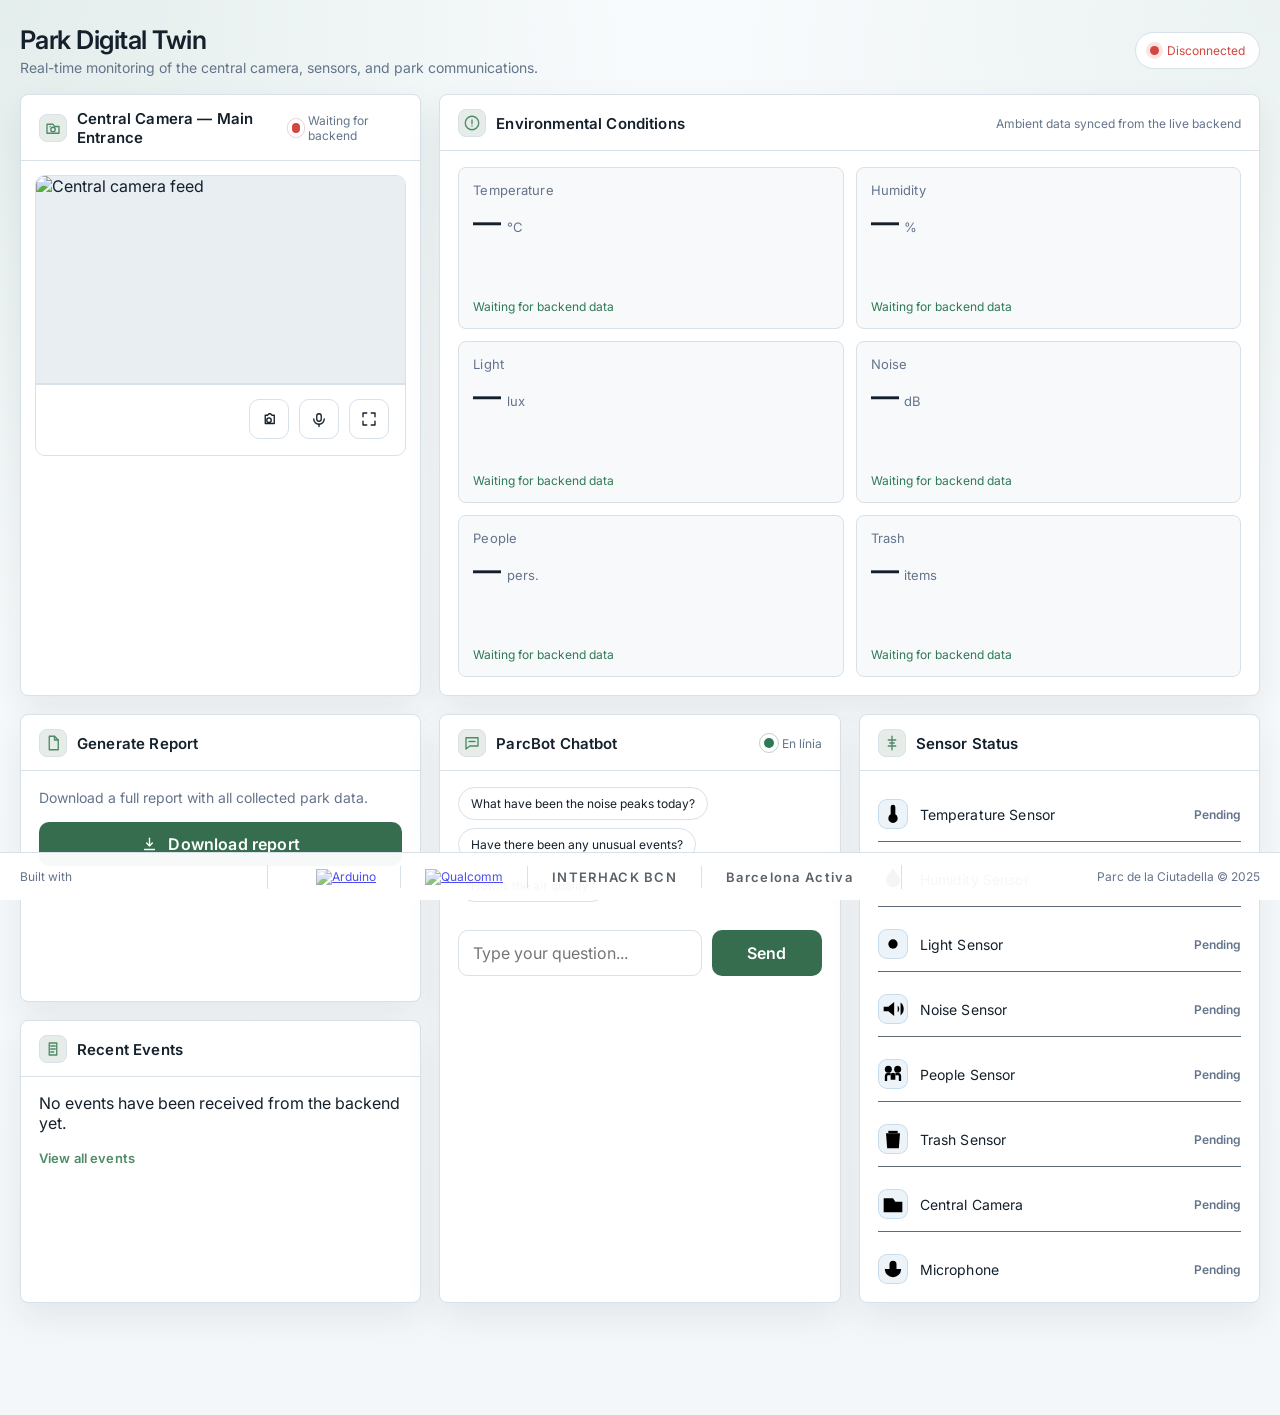
==== assets/index.html @ df301ac7 "Report generation v1" ====
<!doctype html>
<html lang="en">
<head>
  <meta charset="utf-8">
  <meta name="viewport" content="width=device-width, initial-scale=1">
  <title>Live Park Digital Twin</title>
  <link rel="preconnect" href="https://fonts.googleapis.com">
  <link rel="preconnect" href="https://fonts.gstatic.com" crossorigin>
  <link href="https://fonts.googleapis.com/css2?family=Inter:wght@400;600&display=swap" rel="stylesheet">
  <link rel="stylesheet" href="style.css">
</head>
<body>
  <div class="app">
    <div class="topbar">
      <div class="brand">
        <h1>Park Digital Twin</h1>
        <p>Real-time monitoring of the central camera, sensors, and park communications.</p>
      </div>
      <div id="wsStatus" class="ws-pill is-offline" aria-live="polite">
        <span class="ws-dot"></span>
        <span id="wsStatusText">Disconnected</span>
      </div>
    </div>

    <section class="grid-top">
      <article class="card camera-card">
        <div class="card-header">
          <div class="card-title">
            <span class="section-icon" aria-hidden="true">
              <svg viewBox="0 0 24 24"><path d="M4 7h8l2 3h6v9H4z"></path><path d="M8 10h.01"></path><circle cx="12" cy="14" r="3"></circle></svg>
            </span>
            <span>Central Camera — Main Entrance</span>
          </div>
          <div id="liveIndicator" class="live-pill is-offline">
            <span class="pulse"></span>
            <span id="liveIndicatorText">En viu</span>
          </div>
        </div>
        <div class="camera-body">
          <div class="camera-frame">
            <img id="videoFeed" class="camera-feed" src="http://localhost:8000/video_feed" alt="Central camera feed">
            <div class="camera-controls">
              <button id="captureBtn" class="icon-button" type="button" aria-label="Capture screenshot">
                <svg viewBox="0 0 24 24"><path d="M7 7h3l2-2h2l2 2h3v11H7z"></path><circle cx="12" cy="13.5" r="3"></circle></svg>
              </button>
              <button id="micBtn" class="icon-button" type="button" aria-label="Toggle microphone">
                <svg id="micIcon" viewBox="0 0 24 24"><path d="M12 15a3 3 0 0 0 3-3V8a3 3 0 1 0-6 0v4a3 3 0 0 0 3 3z"></path><path d="M5 12a7 7 0 0 0 14 0"></path><path d="M12 19v3"></path></svg>
              </button>
              <button id="fullscreenBtn" class="icon-button" type="button" aria-label="Fullscreen">
                <svg viewBox="0 0 24 24"><path d="M4 9V4h5"></path><path d="M20 9V4h-5"></path><path d="M4 15v5h5"></path><path d="M20 15v5h-5"></path></svg>
              </button>
            </div>
          </div>
        </div>
      </article>

      <article class="card ambient-card">
        <div class="card-header">
          <div class="card-title">
            <span class="section-icon" aria-hidden="true">
              <svg viewBox="0 0 24 24"><circle cx="12" cy="12" r="9"></circle><path d="M12 8v5"></path><path d="M12 16h.01"></path></svg>
            </span>
            <span>Environmental Conditions</span>
          </div>
          <div class="card-subtitle">Ambient data synced from the live backend</div>
        </div>
        <div class="card-content">
          <div id="ambientGrid" class="ambient-grid"></div>
        </div>
      </article>
    </section>

    <section class="grid-bottom">
      <div class="stack">
        <article class="card report-card">
          <div class="card-header">
            <div class="card-title">
              <span class="section-icon" aria-hidden="true">
                <svg viewBox="0 0 24 24"><path d="M7 3h7l5 5v13H7z"></path><path d="M14 3v5h5"></path></svg>
              </span>
              <span>Generate Report</span>
            </div>
          </div>
          <div class="card-content report-body">
            <div class="report-copy">Download a full report with all collected park data.</div>
            <button id="reportBtn" class="primary-button" type="button">
              <svg viewBox="0 0 24 24"><path d="M12 3v10"></path><path d="M8 10l4 4 4-4"></path><path d="M5 19h14"></path></svg>
              <span>Download report</span>
            </button>
          </div>
        </article>

        <article class="card events-card">
          <div class="card-header">
            <div class="card-title">
              <span class="section-icon" aria-hidden="true">
                <svg viewBox="0 0 24 24"><path d="M7 4h10v16H7z"></path><path d="M9 8h6"></path><path d="M9 12h6"></path><path d="M9 16h4"></path></svg>
              </span>
              <span>Recent Events</span>
            </div>
          </div>
          <div class="card-content">
            <div id="eventList" class="event-list"></div>
            <div class="events-footer">
              <a href="#" class="text-link">View all events</a>
            </div>
          </div>
        </article>
      </div>

      <article class="card chat-card">
        <div class="card-header">
          <div class="card-title">
            <span class="section-icon" aria-hidden="true">
              <svg viewBox="0 0 24 24"><path d="M4 5h16v11H9l-5 4z"></path><path d="M8 10h8"></path></svg>
            </span>
            <span>ParcBot Chatbot</span>
          </div>
          <div id="chatStatus" class="online-pill">
            <span class="pulse"></span>
            <span>En línia</span>
          </div>
        </div>
        <div class="card-content">
          <div class="quick-actions">
            <button class="quick-chip" type="button" data-question="What have been the noise peaks today?">What have been the noise peaks today?</button>
            <button class="quick-chip" type="button" data-question="Have there been any unusual events?">Have there been any unusual events?</button>
            <button class="quick-chip" type="button" data-question="How is the air quality?">How is the air quality?</button>
          </div>
          <div id="chatThread" class="chat-thread" aria-live="polite"></div>
          <form id="chatForm" class="chat-form">
            <input id="chatInput" class="chat-input" type="text" placeholder="Type your question..." autocomplete="off">
            <button class="primary-button chat-send" type="submit">Send</button>
          </form>
        </div>
      </article>

      <article class="card sensor-card">
        <div class="card-header">
          <div class="card-title">
            <span class="section-icon" aria-hidden="true">
              <svg viewBox="0 0 24 24"><path d="M12 3v18"></path><path d="M7 8h10"></path><path d="M7 16h10"></path><path d="M9 12h6"></path></svg>
            </span>
            <span>Sensor Status</span>
          </div>
        </div>
        <div class="card-content">
          <div id="sensorList" class="sensor-list"></div>
        </div>
      </article>
    </section>
  </div>

  <footer class="footer-bar" aria-label="Institutional logos bar">
    <div class="footer-inner">
      <div>Built with</div>
      <div class="footer-center">
        <a class="footer-logo" href="https://www.arduino.cc/" target="_blank" rel="noreferrer noopener" aria-label="Arduino">
          <img src="https://upload.wikimedia.org/wikipedia/commons/8/87/Arduino_Logo.svg" alt="Arduino">
        </a>
        <span class="footer-divider" aria-hidden="true"></span>
        <a class="footer-logo" href="https://www.qualcomm.com/" target="_blank" rel="noreferrer noopener" aria-label="Qualcomm">
          <img src="https://upload.wikimedia.org/wikipedia/commons/9/9c/Qualcomm-Logo.svg" alt="Qualcomm">
        </a>
        <span class="footer-divider" aria-hidden="true"></span>
        <span class="footer-logo text-logo" aria-label="Interhack Barcelona">INTERHACK BCN</span>
        <span class="footer-divider" aria-hidden="true"></span>
        <span class="footer-logo text-logo" aria-label="Barcelona Activa">Barcelona Activa</span>
      </div>
      <div>Parc de la Ciutadella © 2025</div>
    </div>
  </footer>

  <script src="report-pdf.js" defer></script>
  <script src="app.js" defer></script>
</body>
</html>
---- assets/style.css ----
:root {
  --bg: #f4f7fa;
  --panel: #ffffff;
  --panel-soft: #f7f9fb;
  --border: #d8e0e8;
  --text: #14202b;
  --muted: #64748b;
  --accent: #356d4e;
  --accent-hover: #2b5a41;
  --accent-2: #4f8a67;
  --ok: #2f7a55;
  --warn: #c67a12;
  --alert: #d2473f;
  --shadow: 0 14px 34px rgba(20, 32, 43, 0.08);
}

* { box-sizing: border-box; }

html, body { min-height: 100%; }

body {
  margin: 0;
  font-family: 'Inter', sans-serif;
  background:
    radial-gradient(circle at top left, rgba(79, 138, 103, 0.12), transparent 34%),
    radial-gradient(circle at top right, rgba(79, 138, 103, 0.08), transparent 30%),
    linear-gradient(180deg, #f8fbfd 0%, var(--bg) 100%);
  color: var(--text);
  -webkit-font-smoothing: antialiased;
  text-rendering: optimizeLegibility;
}

button, input {
  font: inherit;
}

img { display: block; max-width: 100%; }

.app {
  width: min(1600px, calc(100% - 40px));
  margin: 0 auto;
  padding: 24px 0 112px;
}

.topbar {
  display: flex;
  align-items: center;
  justify-content: space-between;
  gap: 16px;
  margin-bottom: 18px;
}

.brand h1 {
  margin: 0 0 4px;
  font-size: clamp(24px, 2vw, 34px);
  font-weight: 600;
  letter-spacing: -0.02em;
}

.brand p {
  margin: 0;
  color: var(--muted);
  font-size: 14px;
}

.ws-pill {
  display: inline-flex;
  align-items: center;
  gap: 8px;
  padding: 10px 14px;
  border: 1px solid var(--border);
  background: rgba(255, 255, 255, 0.96);
  border-radius: 999px;
  color: var(--muted);
  font-size: 12px;
  white-space: nowrap;
}

.ws-dot {
  width: 9px;
  height: 9px;
  border-radius: 999px;
  background: var(--ok);
  box-shadow: 0 0 0 4px rgba(47, 111, 83, 0.12);
  flex: 0 0 auto;
}

.ws-pill.is-offline {
  color: var(--alert);
}

.ws-pill.is-offline .ws-dot {
  background: var(--alert);
  box-shadow: 0 0 0 4px rgba(220, 38, 38, 0.12);
}

.grid-top,
.grid-bottom {
  display: grid;
  grid-template-columns: repeat(3, minmax(0, 1fr));
  gap: 18px;
}

.grid-top {
  margin-bottom: 18px;
  align-items: stretch;
}

.camera-card { grid-column: 1 / span 1; }
.ambient-card { grid-column: 2 / span 2; }

.stack {
  display: grid;
  gap: 18px;
}

.card {
  background: var(--panel);
  border: 1px solid var(--border);
  border-radius: 8px;
  overflow: hidden;
  box-shadow: var(--shadow);
}

.card-header {
  display: flex;
  align-items: center;
  justify-content: space-between;
  gap: 12px;
  padding: 14px 18px 13px;
  border-bottom: 1px solid var(--border);
}

.card-title {
  display: inline-flex;
  align-items: center;
  gap: 10px;
  font-size: 15px;
  font-weight: 600;
  color: var(--text);
}

.card-title,
.metric-label,
.text-link,
.primary-button,
.sensor-name,
.event-title {
  letter-spacing: 0.01em;
}

.card-subtitle {
  font-size: 12px;
  color: var(--muted);
}

.empty-state {
  min-height: 140px;
  display: flex;
  align-items: center;
  justify-content: center;
  color: var(--muted);
  font-size: 13px;
  text-align: center;
  border: 1px dashed rgba(138, 155, 176, 0.28);
  border-radius: 8px;
  background: rgba(255, 255, 255, 0.01);
}

.live-pill,
.online-pill {
  display: inline-flex;
  align-items: center;
  gap: 8px;
  font-size: 12px;
  color: var(--muted);
}

.live-pill .pulse,
.online-pill .pulse {
  width: 10px;
  height: 10px;
  border-radius: 999px;
  background: var(--ok);
  position: relative;
}

.live-pill .pulse::after,
.online-pill .pulse::after {
  content: '';
  position: absolute;
  inset: -5px;
  border-radius: 999px;
  border: 1px solid rgba(47, 111, 83, 0.3);
  animation: pulse 1.8s ease-in-out infinite;
}

.live-pill.is-offline .pulse,
.online-pill.is-offline .pulse {
  background: var(--alert);
}

.live-pill.is-offline .pulse::after,
.online-pill.is-offline .pulse::after {
  border-color: rgba(168, 71, 60, 0.24);
}

.camera-body { padding: 0; }

.camera-frame {
  display: grid;
  gap: 0;
  margin: 14px 14px 0;
  border-radius: 10px;
  overflow: hidden;
  background: #f6f8fa;
  border: 1px solid var(--border);
}

.camera-feed {
  width: 100%;
  aspect-ratio: 16 / 9;
  object-fit: cover;
  background: #e9eef3;
  border: 0;
  border-bottom: 1px solid var(--border);
}

.camera-controls {
  display: flex;
  gap: 10px;
  align-items: center;
  justify-content: flex-end;
  padding: 14px 16px 16px;
  border-top: 1px solid var(--border);
  background: #ffffff;
}

.icon-button {
  width: 40px;
  height: 40px;
  border: 1px solid var(--border);
  border-radius: 10px;
  background: #ffffff;
  color: var(--text);
  display: inline-flex;
  align-items: center;
  justify-content: center;
  cursor: pointer;
  transition: background 200ms ease, border-color 200ms ease, transform 200ms ease;
}

.icon-button:hover {
  background: rgba(53, 109, 78, 0.12);
  border-color: rgba(53, 109, 78, 0.45);
  transform: translateY(-1px);
}

.icon-button svg,
.section-icon svg {
  width: 18px;
  height: 18px;
  stroke: currentColor;
  fill: none;
  stroke-width: 1.8;
  stroke-linecap: round;
  stroke-linejoin: round;
}

.camera-note {
  display: flex;
  align-items: center;
  justify-content: space-between;
  padding: 10px 16px 0;
  color: var(--muted);
  font-size: 12px;
}

.section-head {
  display: flex;
  align-items: center;
  justify-content: space-between;
  gap: 12px;
  margin-bottom: 14px;
}

.section-label {
  display: inline-flex;
  align-items: center;
  gap: 10px;
  color: var(--muted);
  font-size: 11px;
  font-weight: 600;
  letter-spacing: 0.08em;
  text-transform: uppercase;
}

.section-icon {
  width: 28px;
  height: 28px;
  border-radius: 8px;
  display: inline-flex;
  align-items: center;
  justify-content: center;
  background: rgba(53, 109, 78, 0.12);
  color: var(--accent-2);
  border: 1px solid var(--border);
  flex: 0 0 auto;
}

.ambient-grid {
  display: grid;
  grid-template-columns: repeat(2, minmax(0, 1fr));
  gap: 12px;
}

.metric-card {
  background: var(--panel-soft);
  border: 1px solid var(--border);
  border-radius: 8px;
  padding: 14px;
  min-height: 162px;
  display: grid;
  gap: 10px;
}

.metric-card.is-disconnected {
  background: linear-gradient(180deg, rgba(255, 255, 255, 0.96), rgba(245, 248, 250, 0.95));
  opacity: 0.9;
}

.metric-card.is-empty {
  place-items: center;
}

.metric-topline {
  display: flex;
  align-items: center;
  justify-content: space-between;
  gap: 10px;
}

.metric-label {
  color: var(--muted);
  font-size: 13px;
}

.metric-status {
  font-size: 11px;
  font-weight: 600;
  white-space: nowrap;
}

.metric-value-row {
  display: flex;
  align-items: baseline;
  gap: 6px;
}

.metric-value {
  font-size: 28px;
  line-height: 1;
  font-weight: 600;
  letter-spacing: -0.03em;
  transition: color 200ms ease, transform 200ms ease, opacity 200ms ease;
}

.metric-card.is-disconnected .metric-value,
.metric-card.is-disconnected .metric-sparkline {
  opacity: 0.45;
}

.metric-unit {
  color: var(--muted);
  font-size: 13px;
}

.metric-sparkline {
  width: 100%;
  height: 42px;
  overflow: visible;
}

.metric-sparkline polyline {
  fill: none;
  stroke: var(--accent-2);
  stroke-width: 2.2;
  stroke-linecap: round;
  stroke-linejoin: round;
}

.metric-sparkline .spark-glow {
  stroke: rgba(79, 138, 103, 0.18);
  stroke-width: 5;
  opacity: 0.45;
  stroke-linecap: round;
  stroke-linejoin: round;
}

.metric-trend {
  display: inline-flex;
  align-items: center;
  gap: 6px;
  font-size: 12px;
  color: var(--muted);
  margin-top: auto;
}

.metric-trend .trend-arrow {
  font-size: 13px;
  line-height: 1;
}

.trend-up { color: var(--ok); }
.trend-down { color: var(--alert); }

.metric-card.is-disconnected .metric-trend {
  color: var(--muted);
}

.card-content { padding: 16px 18px 18px; }

.report-body {
  display: grid;
  gap: 14px;
}

.report-copy {
  color: var(--muted);
  font-size: 14px;
  line-height: 1.5;
}

.primary-button {
  display: inline-flex;
  align-items: center;
  justify-content: center;
  gap: 10px;
  border: 0;
  border-radius: 10px;
  background: var(--accent);
  color: #fff;
  padding: 12px 16px;
  cursor: pointer;
  font-weight: 600;
  transition: background 200ms ease, transform 200ms ease, opacity 200ms ease;
}

.primary-button:hover {
  background: var(--accent-hover);
  transform: translateY(-1px);
}

.primary-button svg {
  width: 17px;
  height: 17px;
  stroke: currentColor;
  fill: none;
  stroke-width: 1.9;
  stroke-linecap: round;
  stroke-linejoin: round;
}

.quick-actions {
  display: flex;
  flex-wrap: wrap;
  gap: 8px;
  margin-bottom: 14px;
}

.quick-chip {
  border: 1px solid var(--border);
  background: #ffffff;
  color: var(--text);
  border-radius: 999px;
  padding: 8px 12px;
  cursor: pointer;
  font-size: 12px;
  transition: background 200ms ease, border-color 200ms ease, transform 200ms ease;
}

.quick-chip:hover {
  background: rgba(53, 109, 78, 0.12);
  border-color: rgba(53, 109, 78, 0.45);
  transform: translateY(-1px);
}

.chat-thread {
  display: grid;
  gap: 10px;
  max-height: 320px;
  overflow: auto;
  padding-right: 4px;
  margin-bottom: 14px;
}

.message-row { display: flex; }
.message-row.user { justify-content: flex-end; }

.message-bubble {
  max-width: min(86%, 320px);
  padding: 11px 14px;
  border-radius: 16px;
  line-height: 1.45;
  font-size: 14px;
  border: 1px solid var(--border);
  transition: background 200ms ease, transform 200ms ease, opacity 200ms ease;
}

.message-row.user .message-bubble {
  background: rgba(53, 109, 78, 0.12);
  color: var(--text);
  border-bottom-right-radius: 6px;
}

.message-row.bot .message-bubble {
  background: #ffffff;
  color: var(--text);
  border-bottom-left-radius: 6px;
}

.chat-form {
  display: flex;
  gap: 10px;
}

.chat-input {
  flex: 1;
  min-width: 0;
  border: 1px solid var(--border);
  border-radius: 10px;
  background: #ffffff;
  color: var(--text);
  padding: 12px 14px;
  outline: none;
  transition: border-color 200ms ease, background 200ms ease;
}

.chat-input:focus {
  border-color: rgba(53, 109, 78, 0.75);
  background: #ffffff;
}

.chat-send { min-width: 110px; }

.event-list,
.sensor-list {
  display: grid;
  gap: 10px;
}

.event-item {
  display: grid;
  grid-template-columns: 18px minmax(0, 1fr) auto;
  gap: 10px;
  align-items: center;
  padding: 12px 0;
  border-bottom: 1px solid rgba(42, 58, 74, 0.75);
}

.event-item:last-child {
  border-bottom: 0;
  padding-bottom: 0;
}

.event-icon {
  width: 14px;
  height: 14px;
  border-radius: 999px;
  display: inline-block;
  background: var(--ok);
  box-shadow: 0 0 0 4px rgba(47, 111, 83, 0.12);
}

.event-warning .event-icon {
  background: var(--warn);
  box-shadow: 0 0 0 4px rgba(198, 122, 18, 0.12);
}

.event-alert .event-icon {
  background: var(--alert);
  box-shadow: 0 0 0 4px rgba(220, 38, 38, 0.12);
}

.event-title {
  color: var(--text);
  font-size: 14px;
  margin-bottom: 3px;
}

.event-zone {
  color: var(--muted);
  font-size: 12px;
}

.event-time {
  color: var(--muted);
  font-size: 12px;
  white-space: nowrap;
}

.events-footer { margin-top: 14px; }

.text-link {
  color: var(--accent-2);
  text-decoration: none;
  font-size: 13px;
  font-weight: 600;
}

.text-link:hover { text-decoration: underline; }

.sensor-row {
  display: grid;
  grid-template-columns: 30px minmax(0, 1fr) auto;
  gap: 12px;
  align-items: center;
  padding: 12px 0;
  border-bottom: 1px solid rgba(42, 58, 74, 0.75);
}

.sensor-row:last-child {
  border-bottom: 0;
  padding-bottom: 0;
}

.sensor-mark {
  width: 30px;
  height: 30px;
  border-radius: 9px;
  border: 1px solid var(--border);
  background: #ffffff;
  display: inline-flex;
  align-items: center;
  justify-content: center;
  color: var(--muted);
}

.sensor-mark.is-connected {
  color: var(--ok);
  background: rgba(47, 111, 83, 0.12);
  border-color: rgba(47, 111, 83, 0.4);
}

.sensor-mark.is-disconnected {
  color: var(--alert);
  background: rgba(220, 38, 38, 0.08);
  border-color: rgba(220, 38, 38, 0.28);
}

.sensor-mark.is-pending {
  color: var(--accent-2);
  background: rgba(76, 143, 194, 0.1);
  border-color: rgba(76, 143, 194, 0.24);
}

.sensor-name {
  font-size: 14px;
  color: var(--text);
}

.sensor-status {
  font-size: 12px;
  font-weight: 600;
  white-space: nowrap;
}

.status-ok { color: var(--ok); }
.status-error { color: var(--alert); }
.status-pending { color: var(--muted); }

.footer-bar {
  position: fixed;
  left: 0;
  right: 0;
  bottom: 0;
  height: 48px;
  background: rgba(255, 255, 255, 0.96);
  border-top: 1px solid var(--border);
  z-index: 20;
}

.footer-inner {
  width: min(1600px, calc(100% - 40px));
  height: 100%;
  margin: 0 auto;
  display: flex;
  align-items: center;
  justify-content: space-between;
  gap: 18px;
  color: var(--muted);
  font-size: 12px;
}

.footer-center {
  display: flex;
  align-items: center;
  justify-content: center;
  gap: 0;
  margin-left: auto;
  margin-right: auto;
  padding: 0 24px;
  border-left: 1px solid var(--border);
  border-right: 1px solid var(--border);
}

.footer-logo {
  display: inline-flex;
  align-items: center;
  justify-content: center;
  min-height: 24px;
  padding: 0 24px;
  opacity: 0.7;
  transition: opacity 200ms ease, transform 200ms ease;
}

.footer-logo:hover {
  opacity: 1;
  transform: translateY(-1px);
}

.footer-logo img {
  max-height: 24px;
  max-width: 130px;
  object-fit: contain;
  filter: none;
}

.footer-logo.text-logo {
  color: var(--text);
  font-size: 13px;
  font-weight: 600;
  letter-spacing: 0.1em;
  white-space: nowrap;
  filter: none;
}

.footer-divider {
  width: 1px;
  height: 22px;
  background: var(--border);
  flex: 0 0 auto;
}

@keyframes pulse {
  0% { transform: scale(0.7); opacity: 0.9; }
  70% { transform: scale(1.1); opacity: 0.18; }
  100% { transform: scale(1.15); opacity: 0; }
}

@keyframes dash {
  to { stroke-dashoffset: -40; }
}

.flash { animation: flash 200ms ease; }

@keyframes flash {
  0% { opacity: 0.55; transform: translateY(1px); }
  100% { opacity: 1; transform: translateY(0); }
}

@media (max-width: 1200px) {
  .grid-top,
  .grid-bottom {
    grid-template-columns: repeat(2, minmax(0, 1fr));
  }

  .ambient-card { grid-column: 1 / -1; }
  .camera-card { grid-column: 1 / -1; }
}

@media (max-width: 860px) {
  .app,
  .footer-inner {
    width: min(100% - 24px, 100%);
  }

  .grid-top,
  .grid-bottom,
  .ambient-grid {
    grid-template-columns: 1fr;
  }

  .footer-bar { height: auto; }

  .footer-inner {
    padding: 10px 0;
    flex-direction: column;
    align-items: flex-start;
  }

  .footer-center {
    width: 100%;
    margin: 0;
    padding: 10px 0;
    justify-content: space-between;
    overflow: auto;
  }

  .footer-logo { padding: 0 12px; }
}

.spark-line {
  filter: drop-shadow(0 0 3px rgba(79, 138, 103, 0.25));
}
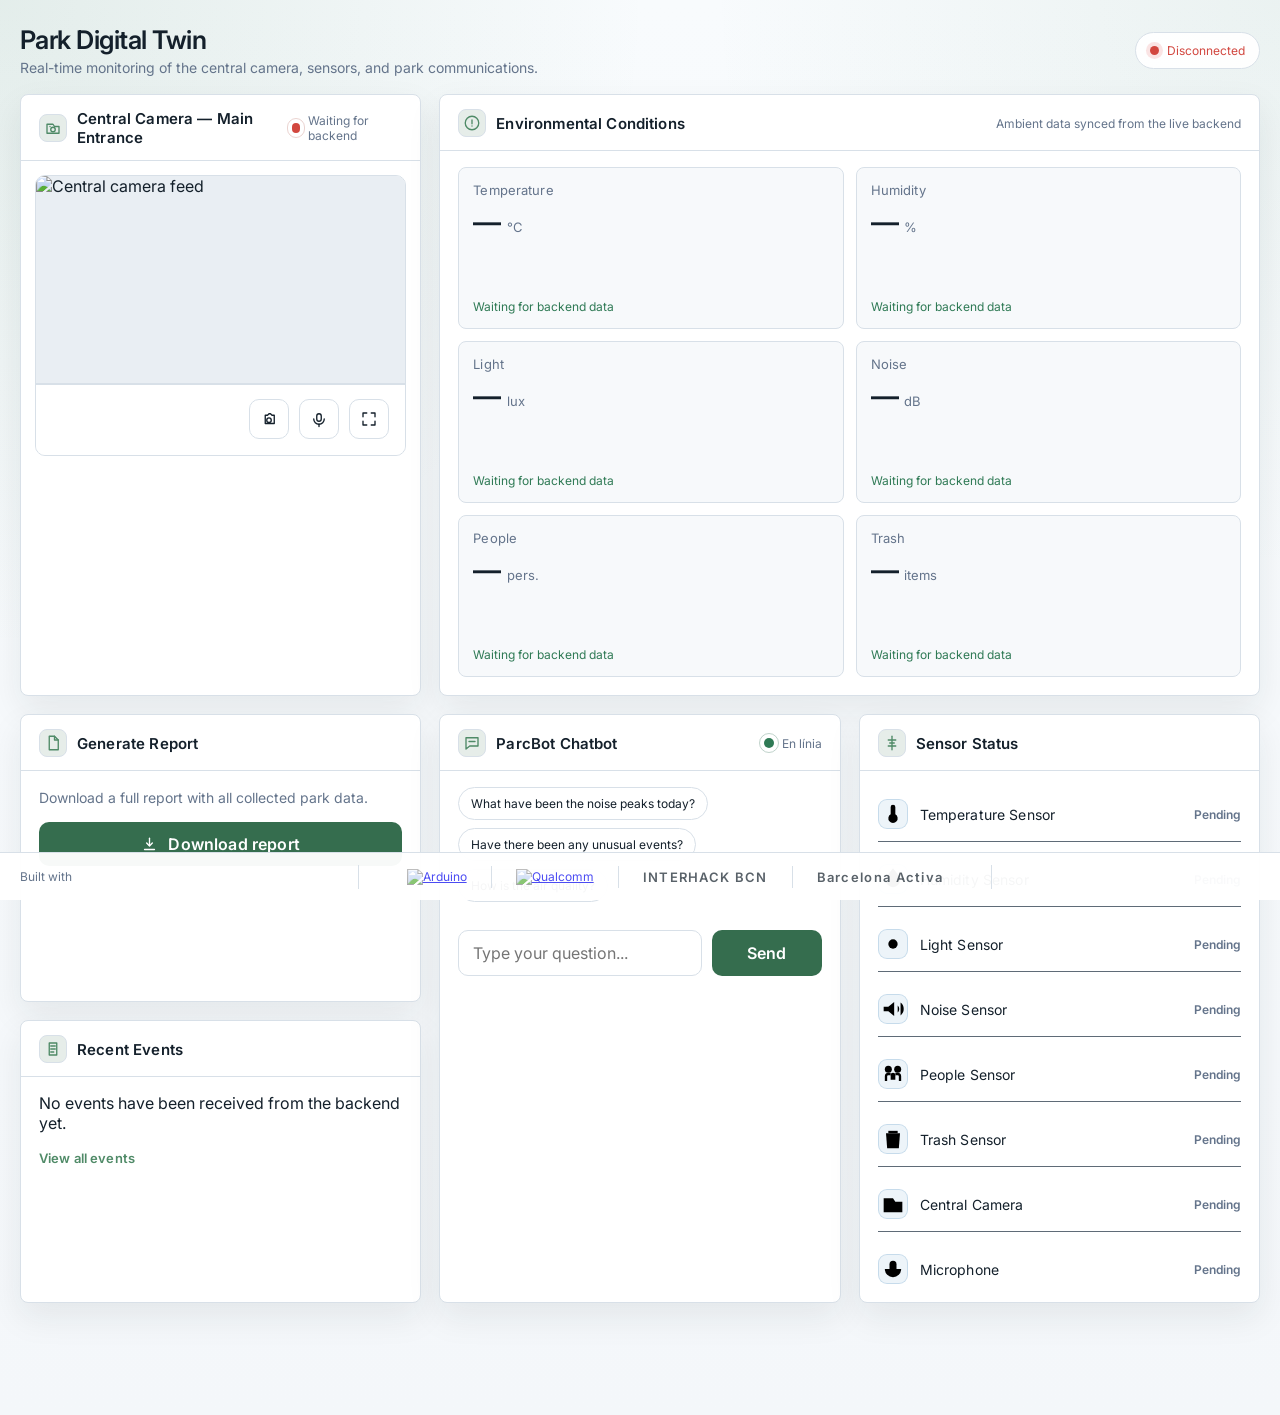
==== commit f147871d: "small fix" ====
--- a/assets/index.html
+++ b/assets/index.html
@@ -167,7 +167,6 @@
         <span class="footer-divider" aria-hidden="true"></span>
         <span class="footer-logo text-logo" aria-label="Barcelona Activa">Barcelona Activa</span>
       </div>
-      <div>Parc de la Ciutadella © 2025</div>
     </div>
   </footer>
 
--- a/assets/style.css
+++ b/assets/style.css
@@ -324,11 +324,6 @@
   gap: 10px;
 }
 
-.metric-card.is-disconnected {
-  background: linear-gradient(180deg, rgba(255, 255, 255, 0.96), rgba(245, 248, 250, 0.95));
-  opacity: 0.9;
-}
-
 .metric-card.is-empty {
   place-items: center;
 }
@@ -343,12 +338,6 @@
 .metric-label {
   color: var(--muted);
   font-size: 13px;
-}
-
-.metric-status {
-  font-size: 11px;
-  font-weight: 600;
-  white-space: nowrap;
 }
 
 .metric-value-row {
@@ -365,11 +354,6 @@
   transition: color 200ms ease, transform 200ms ease, opacity 200ms ease;
 }
 
-.metric-card.is-disconnected .metric-value,
-.metric-card.is-disconnected .metric-sparkline {
-  opacity: 0.45;
-}
-
 .metric-unit {
   color: var(--muted);
   font-size: 13px;
@@ -413,10 +397,6 @@
 
 .trend-up { color: var(--ok); }
 .trend-down { color: var(--alert); }
-
-.metric-card.is-disconnected .metric-trend {
-  color: var(--muted);
-}
 
 .card-content { padding: 16px 18px 18px; }
 
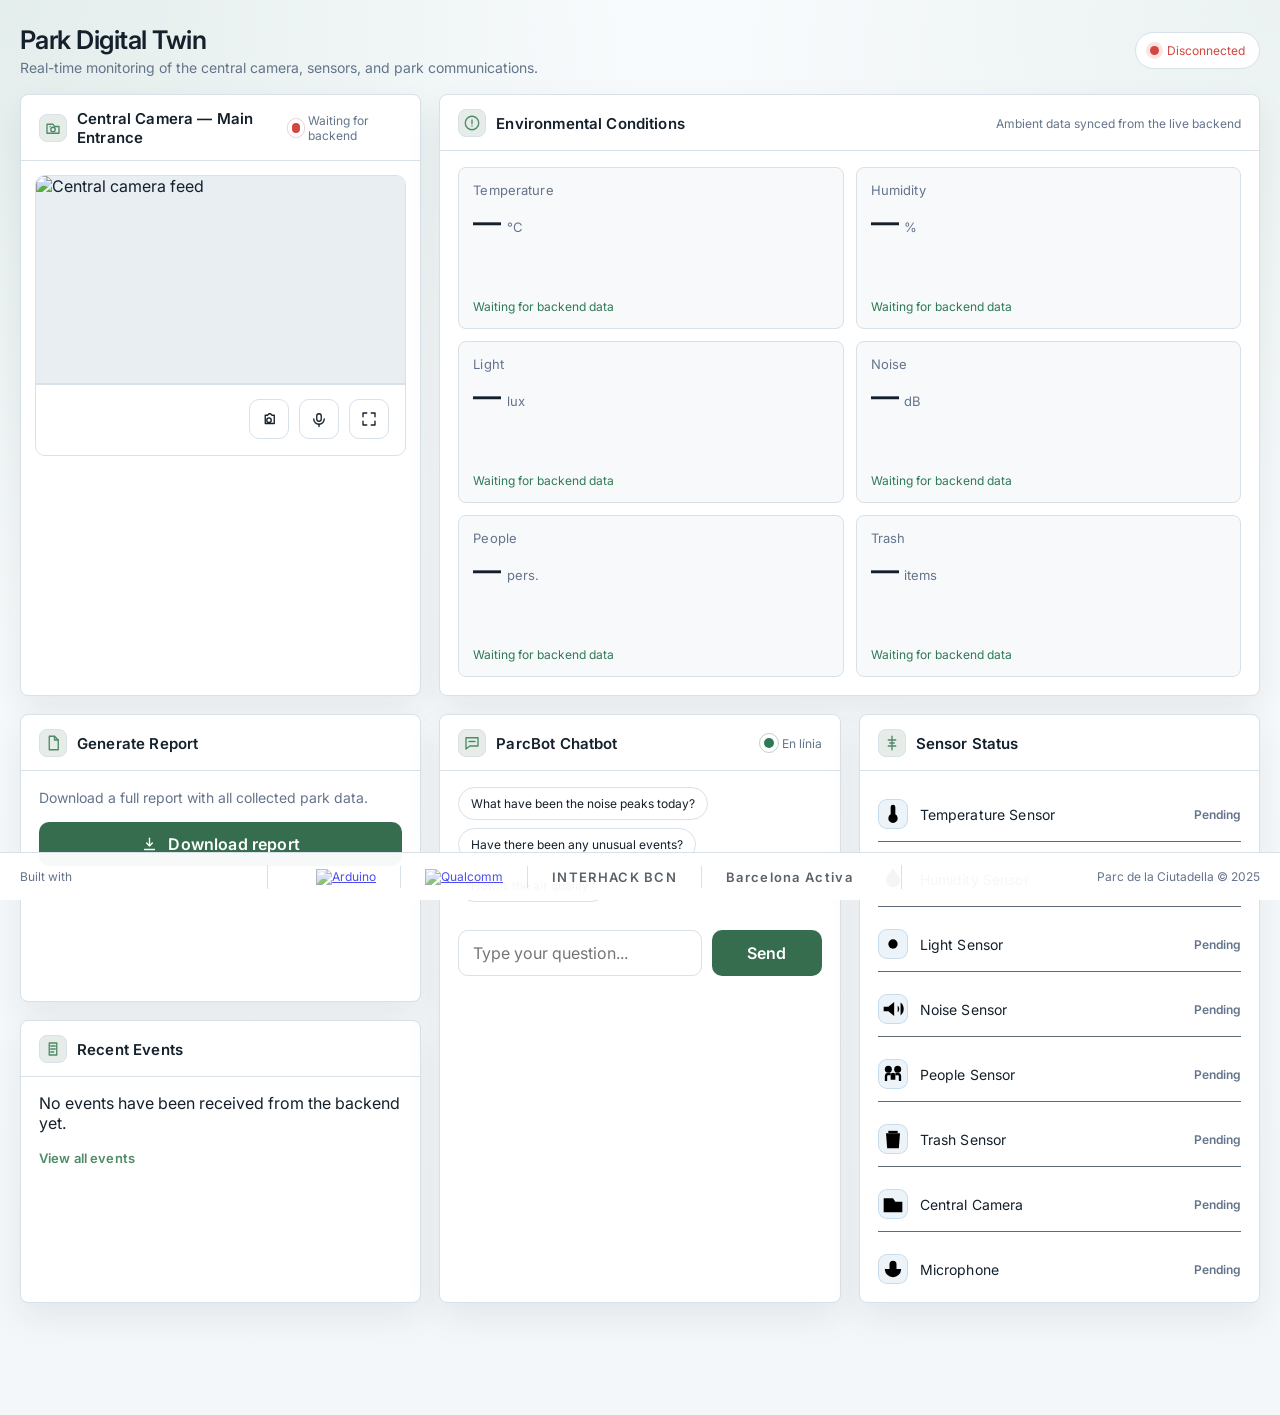
==== commit 7cd37f33: "Fixing errors and trying to implement camera feed" ====
--- a/assets/index.html
+++ b/assets/index.html
@@ -38,7 +38,7 @@
         </div>
         <div class="camera-body">
           <div class="camera-frame">
-            <img id="videoFeed" class="camera-feed" src="http://localhost:8000/video_feed" alt="Central camera feed">
+            <img id="videoFeed" class="camera-feed" src="/video_feed" alt="Central camera feed">
             <div class="camera-controls">
               <button id="captureBtn" class="icon-button" type="button" aria-label="Capture screenshot">
                 <svg viewBox="0 0 24 24"><path d="M7 7h3l2-2h2l2 2h3v11H7z"></path><circle cx="12" cy="13.5" r="3"></circle></svg>
@@ -167,10 +167,10 @@
         <span class="footer-divider" aria-hidden="true"></span>
         <span class="footer-logo text-logo" aria-label="Barcelona Activa">Barcelona Activa</span>
       </div>
+      <div>Parc de la Ciutadella © 2025</div>
     </div>
   </footer>
 
-  <script src="report-pdf.js" defer></script>
   <script src="app.js" defer></script>
 </body>
 </html>
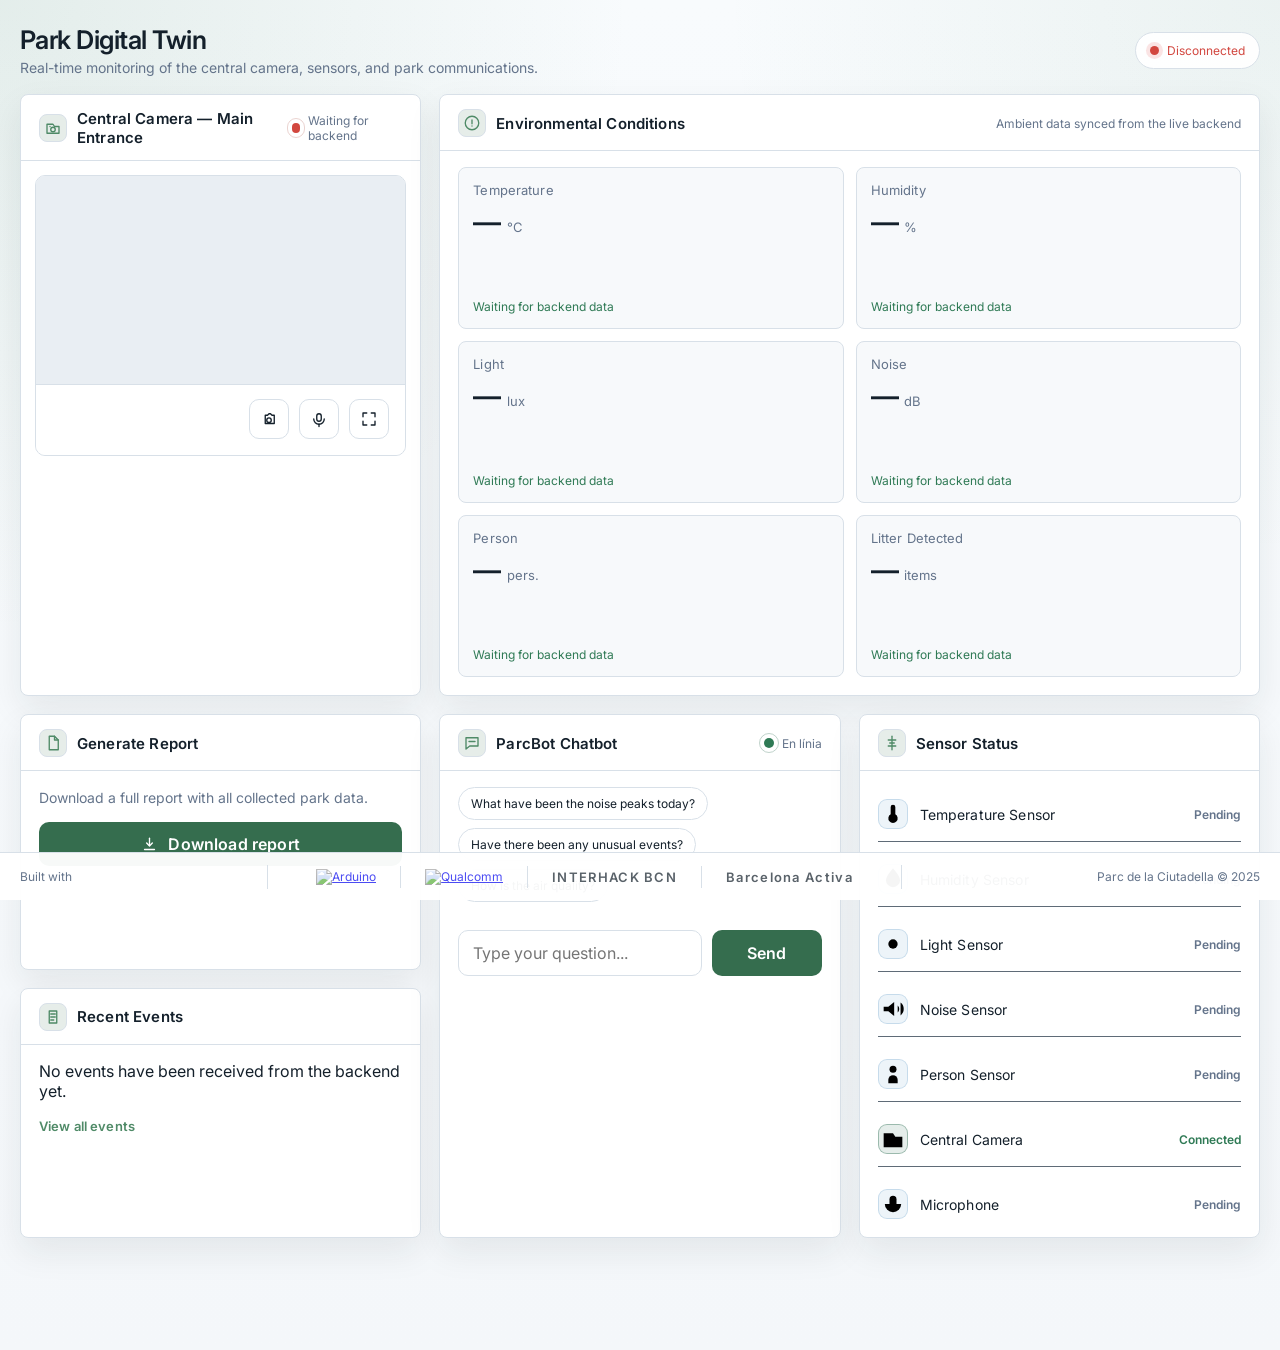
==== commit 1ea12262: "camera works, audio not yet" ====
--- a/assets/index.html
+++ b/assets/index.html
@@ -38,7 +38,8 @@
         </div>
         <div class="camera-body">
           <div class="camera-frame">
-            <img id="videoFeed" class="camera-feed" src="/video_feed" alt="Central camera feed">
+            <div id="videoPlaceholder" class="camera-placeholder">Searching camera stream...</div>
+            <iframe id="videoFeed" class="camera-feed" title="Central camera feed" frameborder="0"></iframe>
             <div class="camera-controls">
               <button id="captureBtn" class="icon-button" type="button" aria-label="Capture screenshot">
                 <svg viewBox="0 0 24 24"><path d="M7 7h3l2-2h2l2 2h3v11H7z"></path><circle cx="12" cy="13.5" r="3"></circle></svg>
--- a/assets/style.css
+++ b/assets/style.css
@@ -220,9 +220,21 @@
 .camera-feed {
   width: 100%;
   aspect-ratio: 16 / 9;
-  object-fit: cover;
   background: #e9eef3;
   border: 0;
+  display: none;
+}
+
+.camera-placeholder {
+  width: 100%;
+  aspect-ratio: 16 / 9;
+  display: flex;
+  align-items: center;
+  justify-content: center;
+  background: linear-gradient(135deg, rgba(28, 55, 43, 0.08), rgba(53, 109, 78, 0.16));
+  color: var(--text-muted);
+  font-weight: 600;
+  letter-spacing: 0.02em;
   border-bottom: 1px solid var(--border);
 }
 
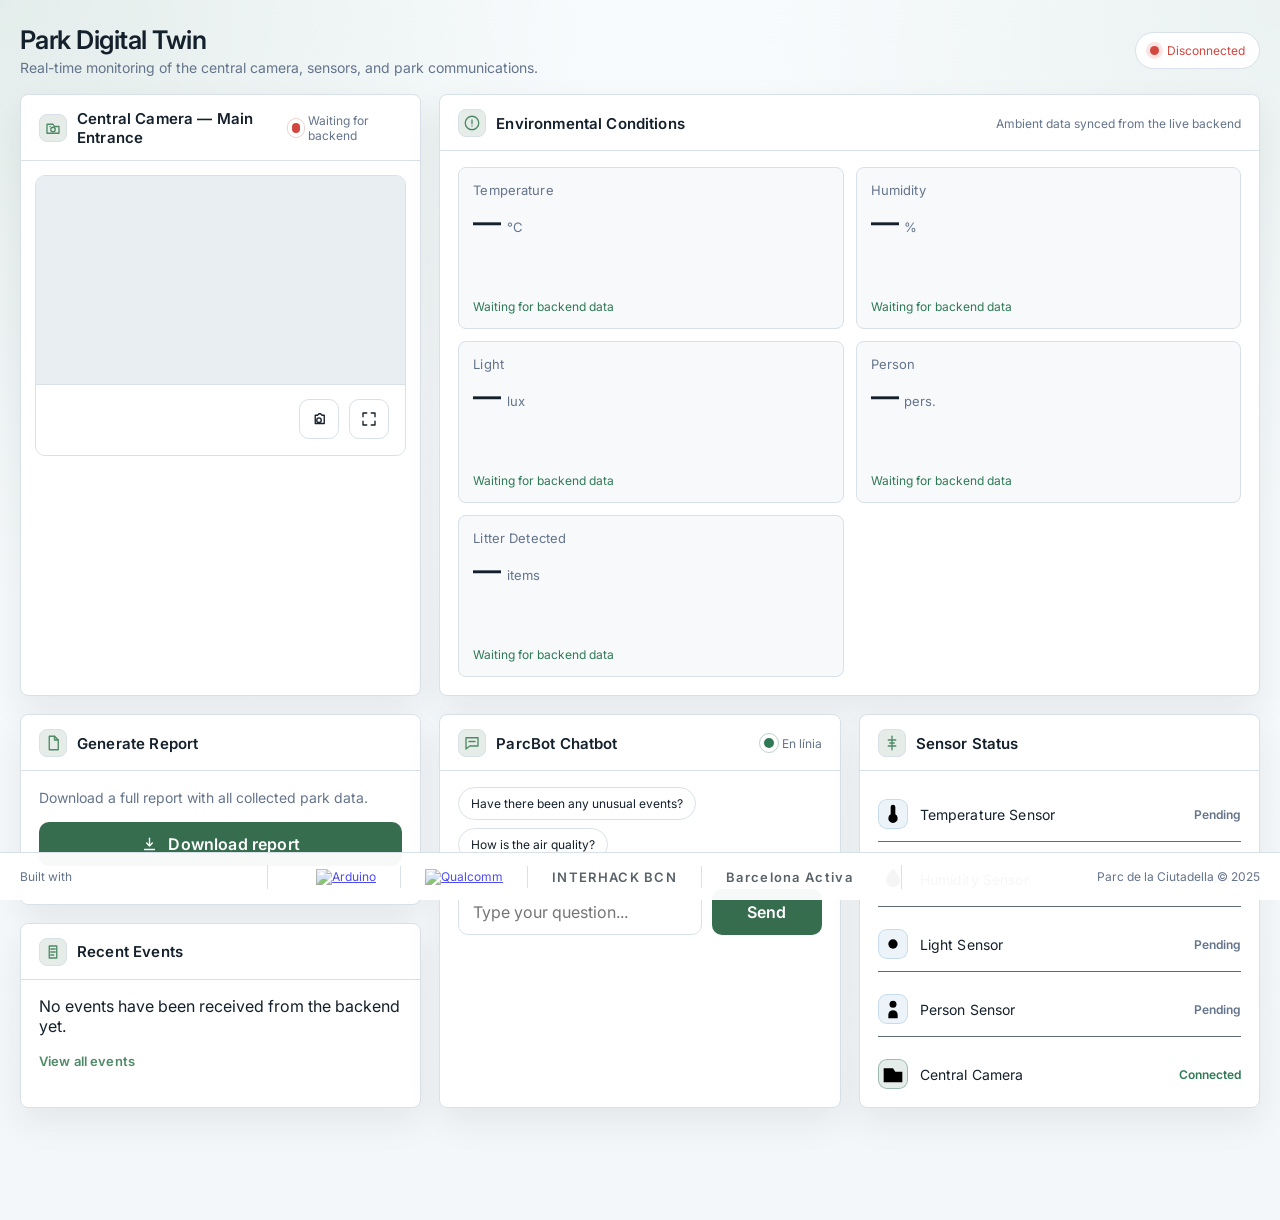
==== commit 6d5bd0ab: "fixed" ====
--- a/assets/index.html
+++ b/assets/index.html
@@ -43,9 +43,6 @@
             <div class="camera-controls">
               <button id="captureBtn" class="icon-button" type="button" aria-label="Capture screenshot">
                 <svg viewBox="0 0 24 24"><path d="M7 7h3l2-2h2l2 2h3v11H7z"></path><circle cx="12" cy="13.5" r="3"></circle></svg>
-              </button>
-              <button id="micBtn" class="icon-button" type="button" aria-label="Toggle microphone">
-                <svg id="micIcon" viewBox="0 0 24 24"><path d="M12 15a3 3 0 0 0 3-3V8a3 3 0 1 0-6 0v4a3 3 0 0 0 3 3z"></path><path d="M5 12a7 7 0 0 0 14 0"></path><path d="M12 19v3"></path></svg>
               </button>
               <button id="fullscreenBtn" class="icon-button" type="button" aria-label="Fullscreen">
                 <svg viewBox="0 0 24 24"><path d="M4 9V4h5"></path><path d="M20 9V4h-5"></path><path d="M4 15v5h5"></path><path d="M20 15v5h-5"></path></svg>
@@ -124,7 +121,6 @@
         </div>
         <div class="card-content">
           <div class="quick-actions">
-            <button class="quick-chip" type="button" data-question="What have been the noise peaks today?">What have been the noise peaks today?</button>
             <button class="quick-chip" type="button" data-question="Have there been any unusual events?">Have there been any unusual events?</button>
             <button class="quick-chip" type="button" data-question="How is the air quality?">How is the air quality?</button>
           </div>
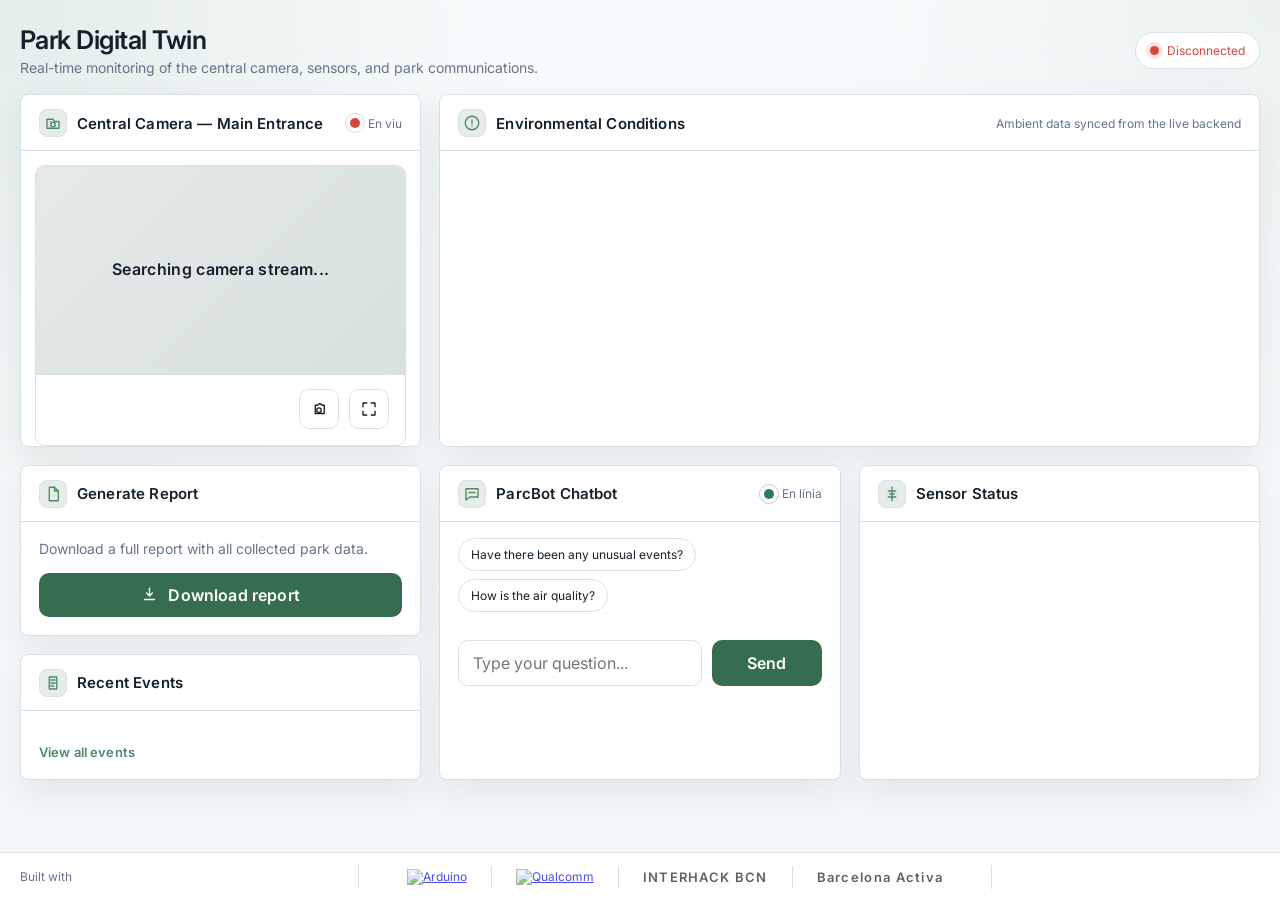
==== commit 463c5ff4: "Merge branch 'main' into Frontend" ====
--- a/assets/index.html
+++ b/assets/index.html
@@ -164,10 +164,10 @@
         <span class="footer-divider" aria-hidden="true"></span>
         <span class="footer-logo text-logo" aria-label="Barcelona Activa">Barcelona Activa</span>
       </div>
-      <div>Parc de la Ciutadella © 2025</div>
     </div>
   </footer>
 
+  <script src="report-pdf.js" defer></script>
   <script src="app.js" defer></script>
 </body>
 </html>
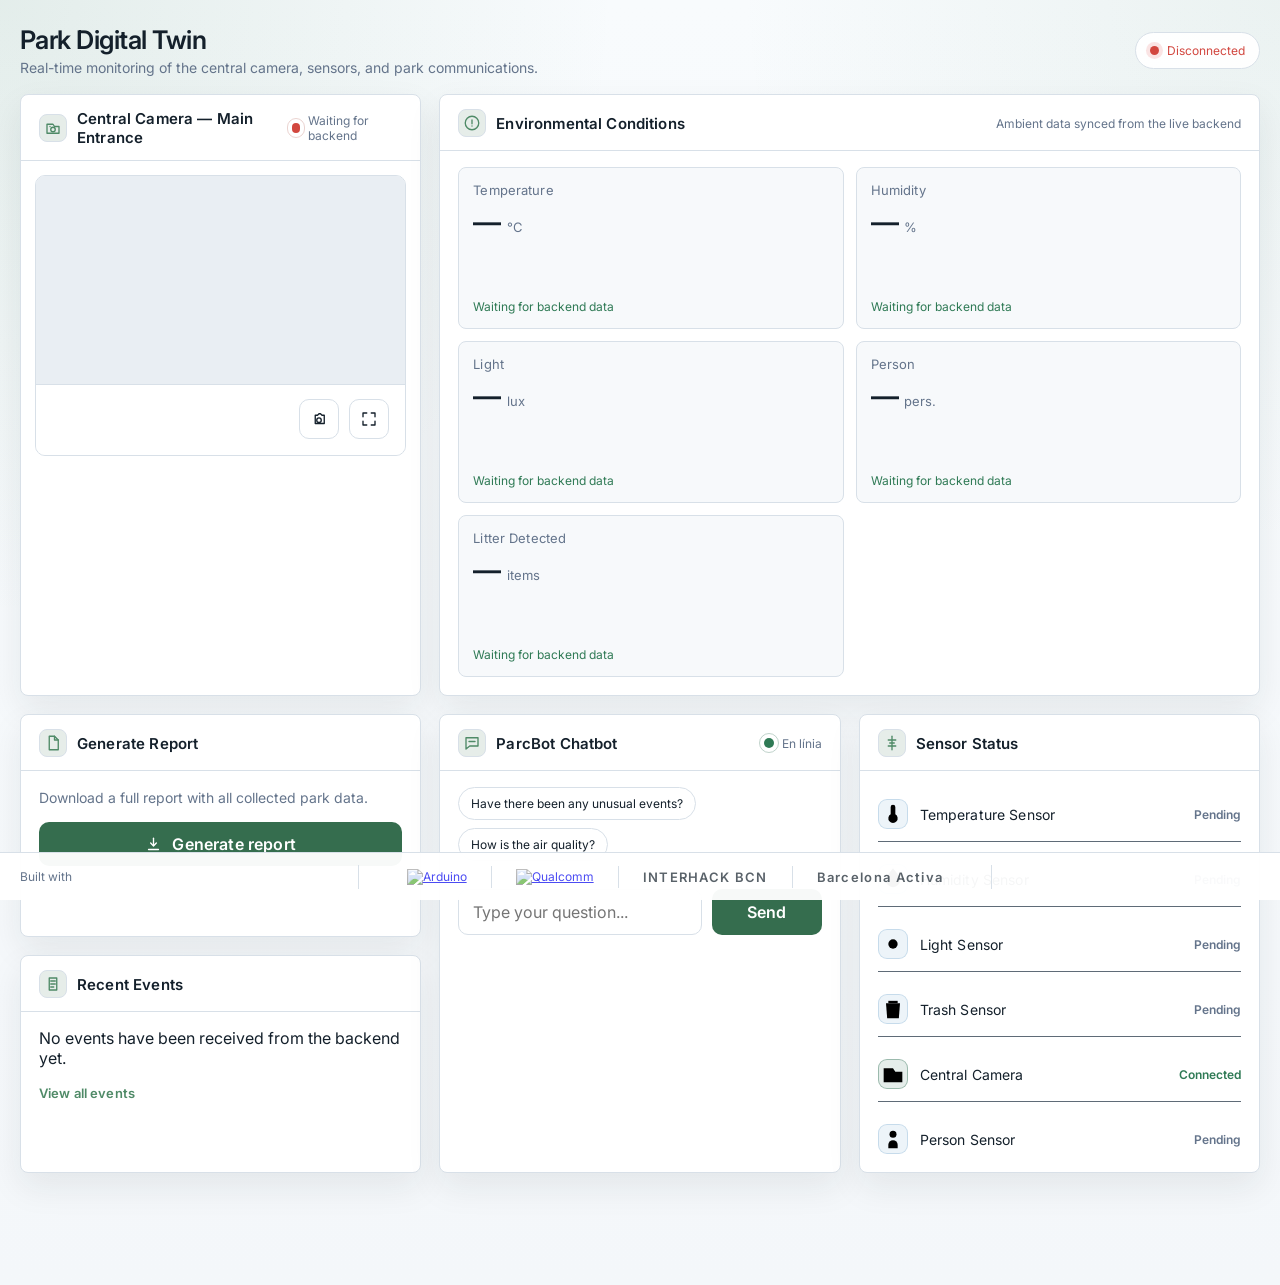
==== commit e92ff523: "Generate report fix" ====
--- a/assets/index.html
+++ b/assets/index.html
@@ -83,7 +83,7 @@
             <div class="report-copy">Download a full report with all collected park data.</div>
             <button id="reportBtn" class="primary-button" type="button">
               <svg viewBox="0 0 24 24"><path d="M12 3v10"></path><path d="M8 10l4 4 4-4"></path><path d="M5 19h14"></path></svg>
-              <span>Download report</span>
+              <span>Generate report</span>
             </button>
           </div>
         </article>
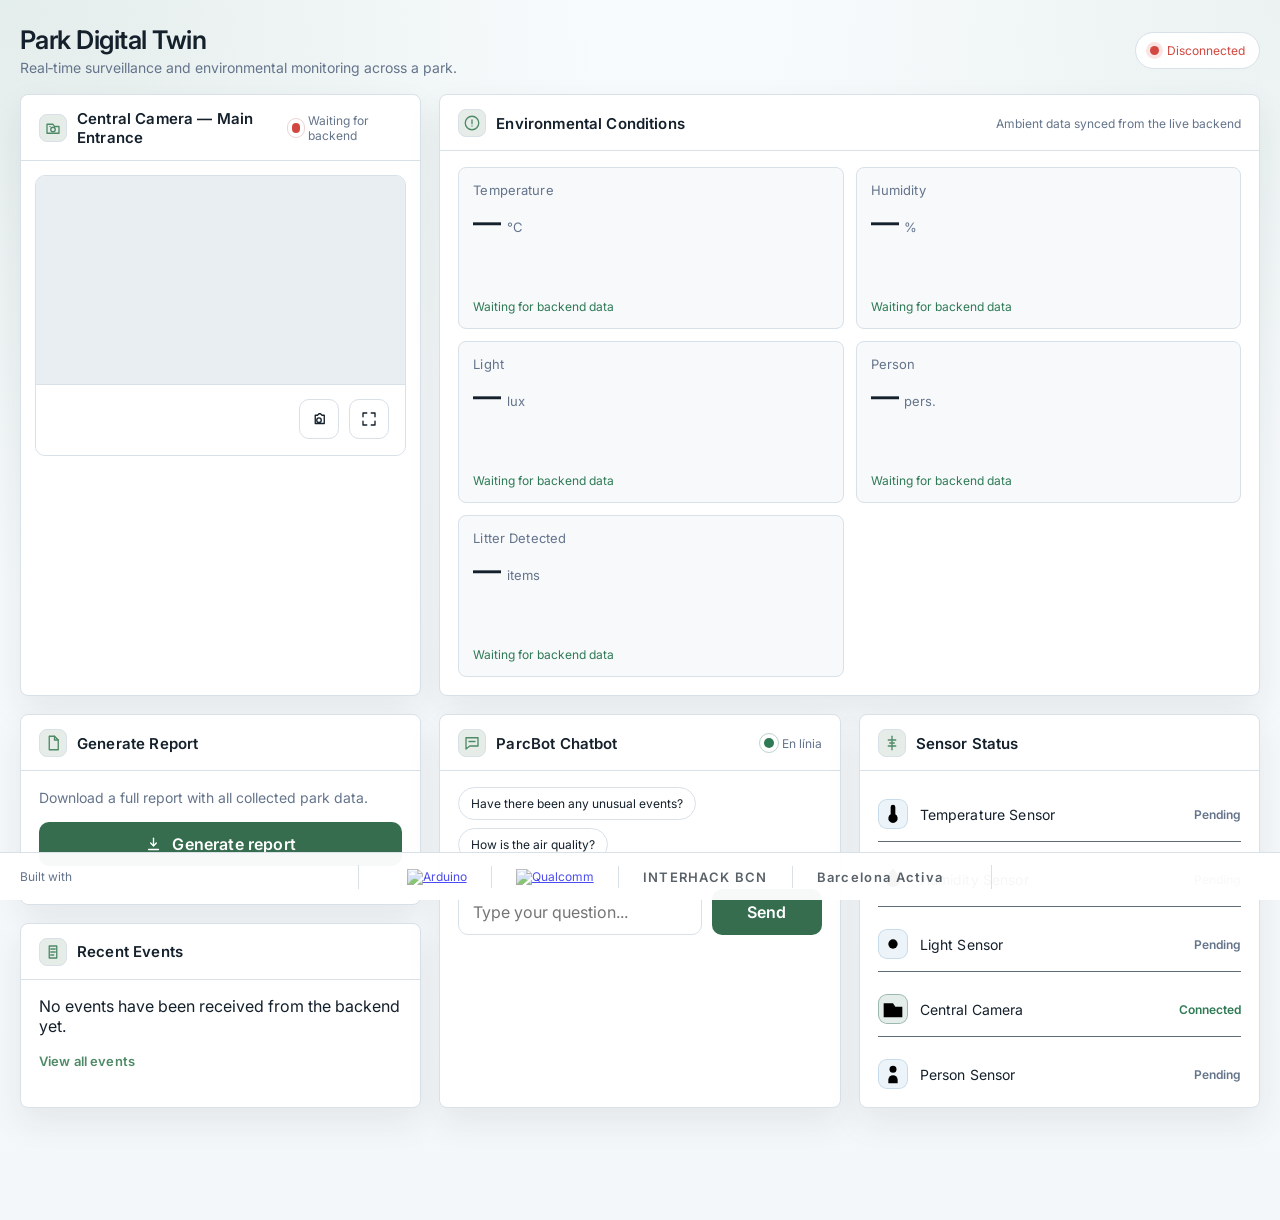
==== commit b7135f80: "final version" ====
--- a/assets/index.html
+++ b/assets/index.html
@@ -14,7 +14,7 @@
     <div class="topbar">
       <div class="brand">
         <h1>Park Digital Twin</h1>
-        <p>Real-time monitoring of the central camera, sensors, and park communications.</p>
+        <p>Real‑time surveillance and environmental monitoring across a park.</p>
       </div>
       <div id="wsStatus" class="ws-pill is-offline" aria-live="polite">
         <span class="ws-dot"></span>
